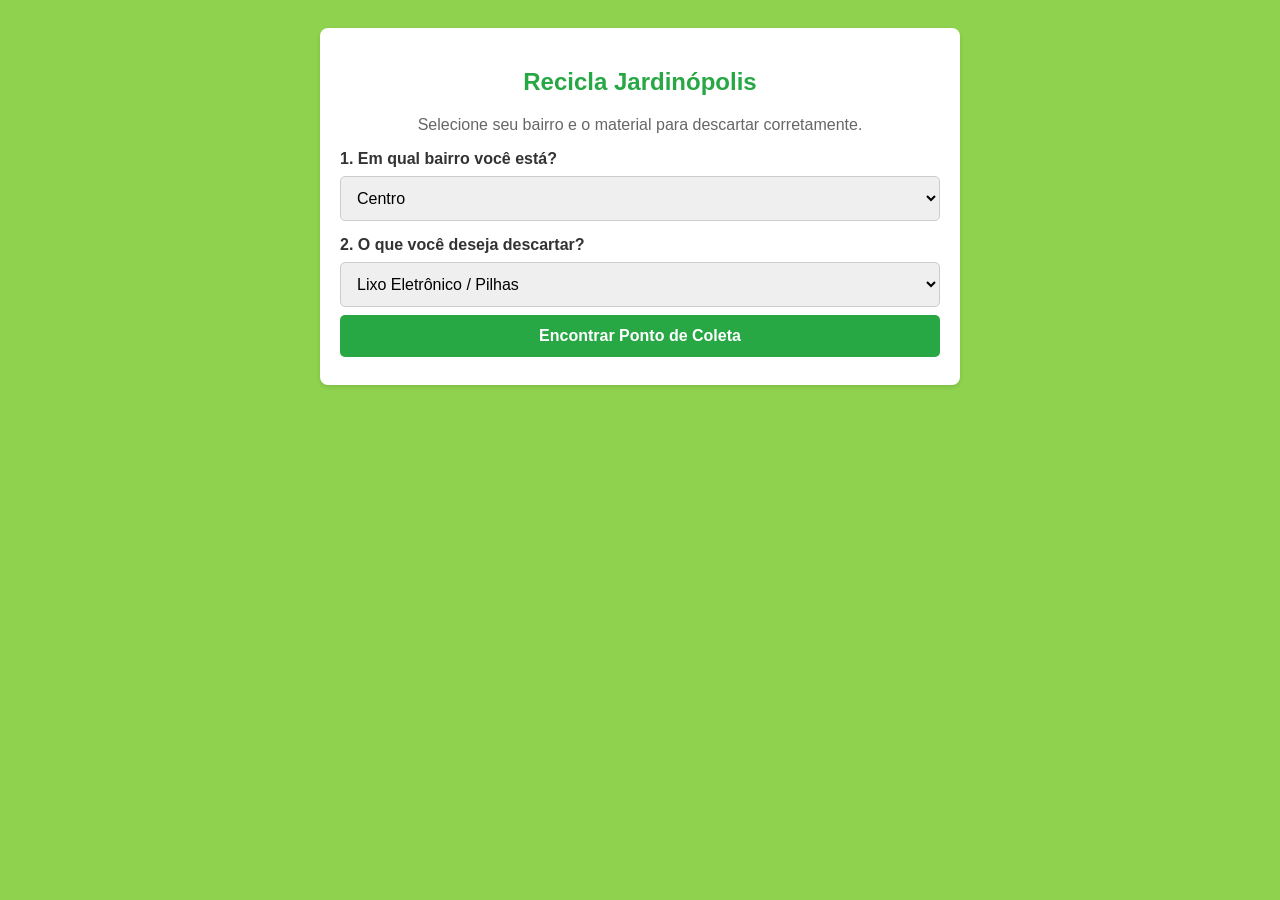
==== index.html @ ec5995f7 "Versão base - CRUA Primeira versão, bem basiquinha mesmo ainda falta muuuita coisa" ====
<!DOCTYPE html>
<html lang="pt-BR">
<head>
    <meta charset="UTF-8">
    <meta name="viewport" content="width=device-width, initial-scale=1.0">
    <title>Coleta Seletiva - Jardinópolis SP</title>
    <style>
        body { font-family: Arial, sans-serif; padding: 20px; color: #333; background-color: #8ed24d; }
        .container { max-width: 600px; margin: 0 auto; background: white; padding: 20px; border-radius: 8px; box-shadow: 0 2px 4px rgba(0,0,0,0.1); }
        h2 { color: #28a745; text-align: center; }
        label { font-weight: bold; display: block; margin-top: 15px; }
        select, button { padding: 12px; margin: 8px 0; display: block; width: 100%; border-radius: 5px; border: 1px solid #ccc; font-size: 16px; box-sizing: border-box; }
        button { background-color: #28a745; color: white; cursor: pointer; font-weight: bold; border: none; transition: background 0.2s; }
        button:hover { background-color: #218838; }
        .mapa-container { margin-top: 20px; display: none; text-align: center; }
        #nomeDoPonto { font-weight: bold; font-size: 18px; color: #555; margin-bottom: 10px; }
        /* Garante que o iframe fique responsivo no celular */
        .video-responsive { overflow: hidden; padding-bottom: 56.25%; position: relative; height: 0; border-radius: 8px; border: 1px solid #ddd; }
        .video-responsive iframe { left: 0; top: 0; height: 100%; width: 100%; position: absolute; border: 0; }
    </style>
</head>
<body>

    <div class="container">
        <h2>Recicla Jardinópolis</h2>
        <p style="text-align: center; color: #666;">Selecione seu bairro e o material para descartar corretamente.</p>

        <label>1. Em qual bairro você está?</label>
        <select id="bairroUsuario">
            <option value="centro">Centro</option>
            <option value="vila_paulista">Vila Paulista</option>
            <option value="morada_sol">Morada do Sol</option>
            <option value="industrial">Distrito Industrial</option>
        </select>

        <label>2. O que você deseja descartar?</label>
        <select id="tipoLixo">
            <option value="eletronico">Lixo Eletrônico / Pilhas</option>
            <option value="oleo">Óleo de Cozinha Usado</option>
            <option value="reciclavel">Recicláveis (Plástico/Papel/Vidro)</option>
        </select>

        <button onclick="buscarPontoColeta()">Encontrar Ponto de Coleta</button>

        <!-- Área do Mapa -->
        <div id="mapaContainer" class="mapa-container">
            <div id="nomeDoPonto"></div>
            <div class="video-responsive" id="espacoDoIframe"></div>
        </div>
    </div>

    <script>
        // Banco de dados relacionando o bairro de Jardinópolis + material ao iframe específico
        const pontosJardinopolis = {
            "centro": {
                "eletronico": {
                    nome: "Ecoponto Central - Próximo à Praça da Matriz",
                    // SUBSTITUA TODO ESSE IFRAME PELO SEU DO GOOGLE MAPS
                    iframe: '<iframe src="https://www.google.com/maps/embed?pb=!1m18!1m12!1m3!1d14881.756915211645!2d-47.790899950000004!3d-21.1747037!2m3!1f0!2f0!3f0!3m2!1i1024!2i768!4f13.1!3m3!1m2!1s0x94b9be4b8b4f7655%3A0x55f4db2c3ad5f7a1!2sHospital%20Santa%20Casa%20de%20Miseric%C3%B3rdia%20de%20Ribeir%C3%A3o%20Preto!5e0!3m2!1spt-BR!2sbr!4v1790729918861!5m2!1spt-BR!2sbr" width="600" height="450" style="border:0;" allowfullscreen="" loading="lazy" referrerpolicy="strict-origin-when-cross-origin"></iframe>'
                },
                "oleo": {
                    nome: "Supermercado Parceiro do Centro (Coleta de Óleo)",
                    iframe: '<iframe src="https://google.com" loading="lazy"></iframe>'
                },
                "reciclavel": {
                    nome: "PEV - Ponto de Entrega Voluntária Centro",
                    iframe: '<iframe src="https://google.com" loading="lazy"></iframe>'
                }
            },
            "vila_paulista": {
                "eletronico": {
                    nome: "Ecoponto Central - Próximo à Praça da Matriz (Atende a Vila Paulista)",
                    // Como a cidade é pequena, você pode repetir o mesmo iframe do Centro aqui!
                    iframe: '<iframe src="https://google.com" loading="lazy"></iframe>'
                },
                "oleo": {
                    nome: "Posto de Combustível Vila Paulista",
                    iframe: '<iframe src="https://google.com" loading="lazy"></iframe>'
                },
                "reciclavel": {
                    nome: "Barracão da Reciclagem Municipal",
                    iframe: '<iframe src="https://google.com" loading="lazy"></iframe>'
                }
            }
            // Você pode adicionar "morada_sol" e "industrial" seguindo a mesma estrutura acima...
        };

        function buscarPontoColeta() {
            const bairro = document.getElementById("bairroUsuario").value;
            const lixo = document.getElementById("tipoLixo").value;

            const ponto = pontosJardinopolis[bairro]?.[lixo];

            if (ponto) {
                document.getElementById("nomeDoPonto").innerHTML = `📍 <strong>${ponto.nome}</strong>`;
                document.getElementById("espacoDoIframe").innerHTML = ponto.iframe;
                document.getElementById("mapaContainer").style.display = "block";
            } else {
                alert("Ainda estamos cadastrando os pontos para esta região. Tente outra combinação!");
            }
        }
    </script>

</body>
</html>
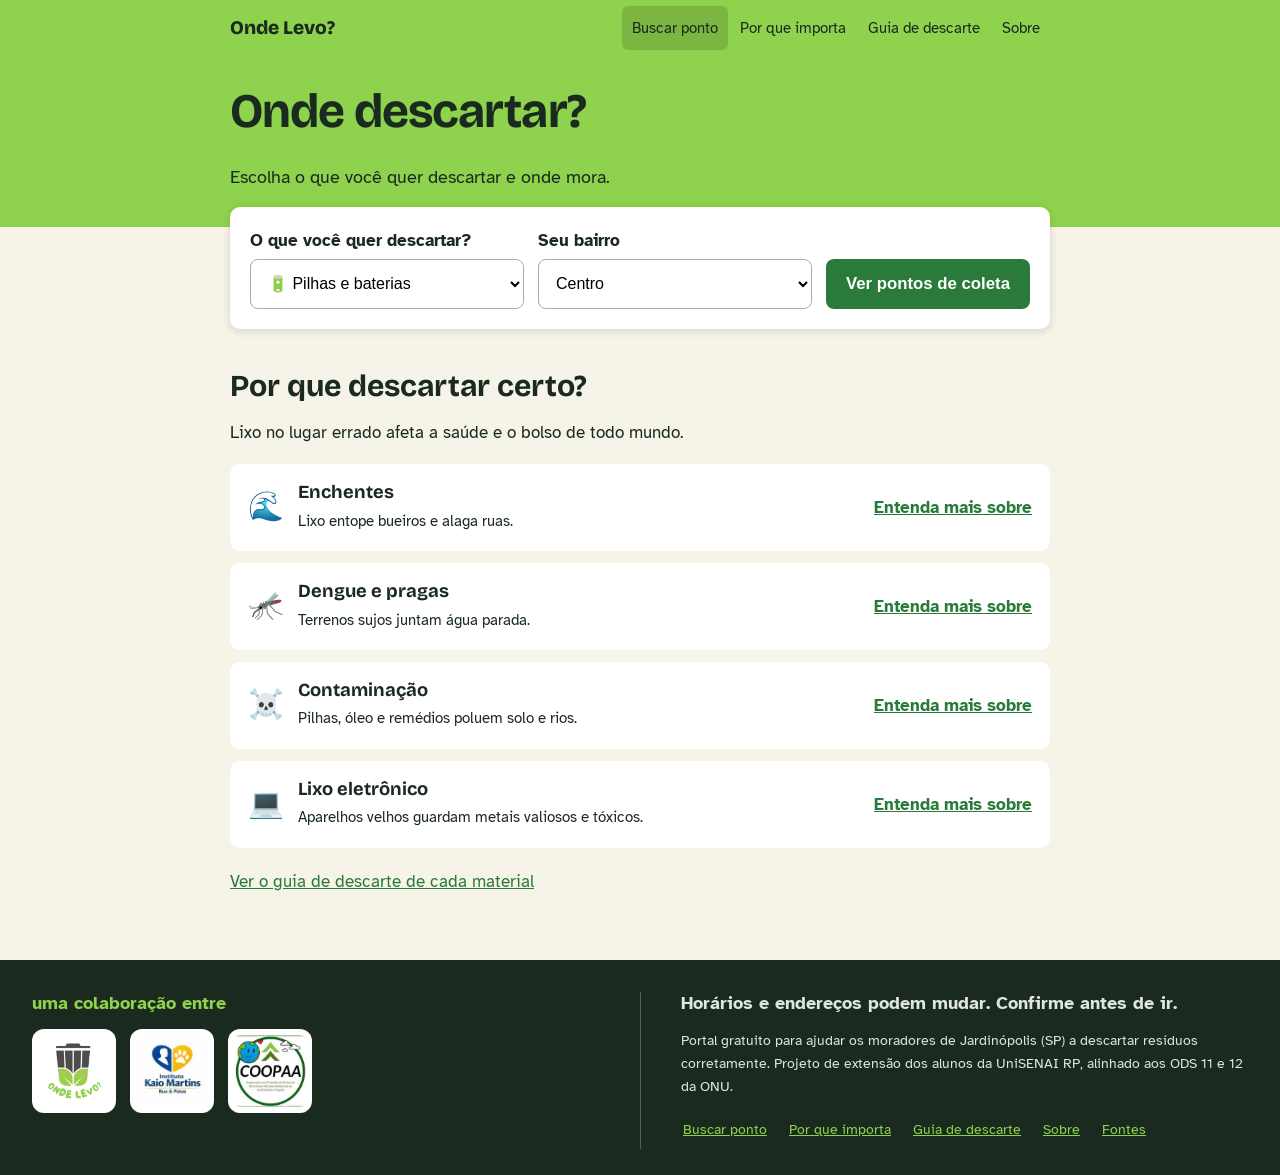
==== commit 6fc6805f: "Versão 1.0 Foram feitos alguns aprimoramentos, ainda falta adicionar ou melhorar fontes, tirar fotos" ====
--- a/index.html
+++ b/index.html
@@ -1,105 +1,45 @@
-<!DOCTYPE html>
-<html lang="pt-BR">
-<head>
-    <meta charset="UTF-8">
-    <meta name="viewport" content="width=device-width, initial-scale=1.0">
-    <title>Coleta Seletiva - Jardinópolis SP</title>
-    <style>
-        body { font-family: Arial, sans-serif; padding: 20px; color: #333; background-color: #8ed24d; }
-        .container { max-width: 600px; margin: 0 auto; background: white; padding: 20px; border-radius: 8px; box-shadow: 0 2px 4px rgba(0,0,0,0.1); }
-        h2 { color: #28a745; text-align: center; }
-        label { font-weight: bold; display: block; margin-top: 15px; }
-        select, button { padding: 12px; margin: 8px 0; display: block; width: 100%; border-radius: 5px; border: 1px solid #ccc; font-size: 16px; box-sizing: border-box; }
-        button { background-color: #28a745; color: white; cursor: pointer; font-weight: bold; border: none; transition: background 0.2s; }
-        button:hover { background-color: #218838; }
-        .mapa-container { margin-top: 20px; display: none; text-align: center; }
-        #nomeDoPonto { font-weight: bold; font-size: 18px; color: #555; margin-bottom: 10px; }
-        /* Garante que o iframe fique responsivo no celular */
-        .video-responsive { overflow: hidden; padding-bottom: 56.25%; position: relative; height: 0; border-radius: 8px; border: 1px solid #ddd; }
-        .video-responsive iframe { left: 0; top: 0; height: 100%; width: 100%; position: absolute; border: 0; }
-    </style>
-</head>
-<body>
-
-    <div class="container">
-        <h2>Recicla Jardinópolis</h2>
-        <p style="text-align: center; color: #666;">Selecione seu bairro e o material para descartar corretamente.</p>
-
-        <label>1. Em qual bairro você está?</label>
-        <select id="bairroUsuario">
-            <option value="centro">Centro</option>
-            <option value="vila_paulista">Vila Paulista</option>
-            <option value="morada_sol">Morada do Sol</option>
-            <option value="industrial">Distrito Industrial</option>
-        </select>
-
-        <label>2. O que você deseja descartar?</label>
-        <select id="tipoLixo">
-            <option value="eletronico">Lixo Eletrônico / Pilhas</option>
-            <option value="oleo">Óleo de Cozinha Usado</option>
-            <option value="reciclavel">Recicláveis (Plástico/Papel/Vidro)</option>
-        </select>
-
-        <button onclick="buscarPontoColeta()">Encontrar Ponto de Coleta</button>
-
-        <!-- Área do Mapa -->
-        <div id="mapaContainer" class="mapa-container">
-            <div id="nomeDoPonto"></div>
-            <div class="video-responsive" id="espacoDoIframe"></div>
-        </div>
-    </div>
-
-    <script>
-        // Banco de dados relacionando o bairro de Jardinópolis + material ao iframe específico
-        const pontosJardinopolis = {
-            "centro": {
-                "eletronico": {
-                    nome: "Ecoponto Central - Próximo à Praça da Matriz",
-                    // SUBSTITUA TODO ESSE IFRAME PELO SEU DO GOOGLE MAPS
-                    iframe: '<iframe src="https://www.google.com/maps/embed?pb=!1m18!1m12!1m3!1d14881.756915211645!2d-47.790899950000004!3d-21.1747037!2m3!1f0!2f0!3f0!3m2!1i1024!2i768!4f13.1!3m3!1m2!1s0x94b9be4b8b4f7655%3A0x55f4db2c3ad5f7a1!2sHospital%20Santa%20Casa%20de%20Miseric%C3%B3rdia%20de%20Ribeir%C3%A3o%20Preto!5e0!3m2!1spt-BR!2sbr!4v1790729918861!5m2!1spt-BR!2sbr" width="600" height="450" style="border:0;" allowfullscreen="" loading="lazy" referrerpolicy="strict-origin-when-cross-origin"></iframe>'
-                },
-                "oleo": {
-                    nome: "Supermercado Parceiro do Centro (Coleta de Óleo)",
-                    iframe: '<iframe src="https://google.com" loading="lazy"></iframe>'
-                },
-                "reciclavel": {
-                    nome: "PEV - Ponto de Entrega Voluntária Centro",
-                    iframe: '<iframe src="https://google.com" loading="lazy"></iframe>'
-                }
-            },
-            "vila_paulista": {
-                "eletronico": {
-                    nome: "Ecoponto Central - Próximo à Praça da Matriz (Atende a Vila Paulista)",
-                    // Como a cidade é pequena, você pode repetir o mesmo iframe do Centro aqui!
-                    iframe: '<iframe src="https://google.com" loading="lazy"></iframe>'
-                },
-                "oleo": {
-                    nome: "Posto de Combustível Vila Paulista",
-                    iframe: '<iframe src="https://google.com" loading="lazy"></iframe>'
-                },
-                "reciclavel": {
-                    nome: "Barracão da Reciclagem Municipal",
-                    iframe: '<iframe src="https://google.com" loading="lazy"></iframe>'
-                }
-            }
-            // Você pode adicionar "morada_sol" e "industrial" seguindo a mesma estrutura acima...
-        };
-
-        function buscarPontoColeta() {
-            const bairro = document.getElementById("bairroUsuario").value;
-            const lixo = document.getElementById("tipoLixo").value;
-
-            const ponto = pontosJardinopolis[bairro]?.[lixo];
-
-            if (ponto) {
-                document.getElementById("nomeDoPonto").innerHTML = `📍 <strong>${ponto.nome}</strong>`;
-                document.getElementById("espacoDoIframe").innerHTML = ponto.iframe;
-                document.getElementById("mapaContainer").style.display = "block";
-            } else {
-                alert("Ainda estamos cadastrando os pontos para esta região. Tente outra combinação!");
-            }
-        }
-    </script>
-
-</body>
-</html>
+<!DOCTYPE html>
+<html lang="pt-BR">
+<head>
+  <meta charset="UTF-8">
+  <meta name="viewport" content="width=device-width, initial-scale=1.0">
+  <title>Descarte correto em Jardinópolis — Onde Levo?</title>
+  <meta name="description" content="Descubra onde descartar pilhas, eletrônicos, remédios, lâmpadas, óleo, móveis e recicláveis em Jardinópolis SP.">
+  <!-- Ícone da aba: troque por img/favicon.png quando tiver o arquivo -->
+  <link rel="icon" href="data:image/svg+xml,%3Csvg xmlns='http://www.w3.org/2000/svg' viewBox='0 0 100 100'%3E%3Ctext y='.9em' font-size='90'%3E♻️%3C/text%3E%3C/svg%3E">
+  <link rel="preconnect" href="https://fonts.googleapis.com">
+  <link href="https://fonts.googleapis.com/css2?family=Atkinson+Hyperlegible:wght@400;700&family=Bricolage+Grotesque:wght@700;800&display=swap" rel="stylesheet">
+  <link rel="stylesheet" href="style.css">
+</head>
+<body>
+  <header class="topo" id="topo"></header>
+  <main>
+    <section class="hero"><div class="wrap">
+      <h1>Onde descartar?</h1>
+      <p>Escolha o que você quer descartar e onde mora.</p>
+    </div></section>
+    <div class="wrap">
+      <form class="busca" id="form-busca"><div class="campos">
+        <div><label for="material">O que você quer descartar?</label><select id="material"></select></div>
+        <div><label for="bairro">Seu bairro</label><select id="bairro"></select></div>
+        <button class="btn" type="submit">Ver pontos de coleta</button>
+      </div></form>
+      <div id="resultado" hidden aria-live="polite"></div>
+    </div>
+    <section class="aprender"><div class="wrap">
+      <h2>Por que descartar certo?</h2>
+      <p class="sub">Lixo no lugar errado afeta a saúde e o bolso de todo mundo.</p>
+      <div class="grade">
+        <article class="tema"><span class="ico">🌊</span><div><h3>Enchentes</h3><p>Lixo entope bueiros e alaga ruas.</p></div><a href="impactos.html#enchentes">Entenda mais sobre</a></article>
+        <article class="tema"><span class="ico">🦟</span><div><h3>Dengue e pragas</h3><p>Terrenos sujos juntam água parada.</p></div><a href="impactos.html#pragas">Entenda mais sobre</a></article>
+        <article class="tema"><span class="ico">☠️</span><div><h3>Contaminação</h3><p>Pilhas, óleo e remédios poluem solo e rios.</p></div><a href="impactos.html#contaminacao">Entenda mais sobre</a></article>
+        <article class="tema"><span class="ico">💻</span><div><h3>Lixo eletrônico</h3><p>Aparelhos velhos guardam metais valiosos e tóxicos.</p></div><a href="impactos.html#eletronicos">Entenda mais sobre</a></article>
+      </div>
+      <p style="margin-top:20px"><a href="guia.html">Ver o guia de descarte de cada material</a></p>
+    </div></section>
+  </main>
+  <footer id="rodape"></footer>
+  <script src="pontos.js"></script>
+  <script src="main.js"></script>
+</body>
+</html>
--- a/style.css
+++ b/style.css
@@ -0,0 +1,753 @@
+:root{
+  --tinta:#1b2a1f;
+  --folha:#2a7a3b;
+  --lima:#8ed24d;
+  --areia:#f6f4e8;
+  --borda:#d9dcc9;
+  --raio:10px
+}
+
+*{
+  box-sizing:border-box
+}
+
+body{
+  margin:0;
+  font-family:"Atkinson Hyperlegible","Segoe UI",Arial,sans-serif;
+  color:var(--tinta);
+  background:var(--areia);
+  line-height:1.6;font-size:17px
+}
+
+
+h1,h2,h3{
+  font-family:"Bricolage Grotesque","Segoe UI",Arial,sans-serif;line-height:1.15;
+  margin:0 0 .5em
+}
+
+h1{
+  font-size:clamp(1.9rem,6vw,3rem);
+  letter-spacing:-.02em
+}
+
+h2{
+  font-size:clamp(1.4rem,4vw,1.9rem)
+}
+
+h3{
+  font-size:1.15rem;margin-bottom:.3em
+}
+
+a{
+  color:var(--folha)
+}
+
+:focus-visible{
+  outline:3px solid var(--tinta);
+  outline-offset:2px
+}
+
+.wrap{
+  max-width:720px;
+  margin:0 auto;
+  padding:0 20px
+}
+
+header.topo{
+  background:var(--lima)
+}
+
+.topo .wrap{
+  display:flex;
+  align-items:center;
+  justify-content:space-between;
+  min-height:56px
+}
+
+  .marca{
+  font-family:"Bricolage Grotesque",sans-serif;
+  font-weight:800;
+  font-size:1.2rem;
+  color:var(--tinta);
+  text-decoration:none
+}
+
+nav ul{
+  display:flex;
+  gap:2px;
+  list-style:none;
+  margin:0;
+  padding:0
+}
+
+nav a{
+  color:var(--tinta);
+  text-decoration:none;
+  padding:8px 10px;
+  border-radius:6px;
+  font-size:.95rem
+}
+
+nav a:hover,nav a[aria-current]{
+  background:#0002
+}
+
+#menu-toggle{
+  display:none;
+  background:none;
+  border:1px solid var(--tinta);
+  color:var(--tinta);
+  border-radius:6px;
+  padding:6px 12px;
+  font-size:1rem
+}
+
+/* Busca */
+.hero{
+  background:var(--lima);
+  padding:28px 0 36px
+}
+
+.hero p{
+  margin:0;
+  font-size:1.1rem
+}
+
+.busca{
+  background:#fff;
+  border-radius:var(--raio);
+  padding:20px;
+  margin-top:-20px;
+  box-shadow:0 2px 10px #0002
+}
+
+.campos{
+  display:grid;gap:14px
+}
+
+label{
+  font-weight:700;
+  display:block;
+  margin-bottom:4px
+}
+
+select{
+  width:100%;
+  padding:13px;
+  border:1px solid #aaa;
+  border-radius:8px;
+  font-size:1rem;
+  background:#fff
+}
+
+.btn,button.btn{
+  display:inline-block;
+  background:var(--folha);
+  color:#fff;border:0;
+  border-radius:8px;
+  padding:14px 20px;
+  font-size:1.05rem;
+  font-weight:700;
+  cursor:pointer;
+  text-decoration:none;
+  text-align:center
+}
+
+.btn:hover{
+  background:var(--tinta)
+}
+
+.btn.claro{
+  background:transparent;
+  color:var(--folha);
+  border:2px solid var(--folha)
+}
+
+.btn.claro:hover{
+  background:var(--folha);
+  color:#fff
+}
+
+form .btn{
+  width:100%
+}
+
+/* Resultado */
+#resultado{
+  margin-top:20px
+}
+
+.dica{
+  background:#fff6cf;
+  border-radius:var(--raio);
+  padding:12px 16px;
+  margin:0 0 14px
+}
+
+.ponto{
+  background:#fff;
+  border-radius:var(--raio);
+  padding:18px;
+  margin-bottom:14px
+}
+
+.ponto p{
+  margin:.2em 0
+}
+
+.mapa{
+  position:relative;
+  height:0;
+  padding-bottom:62%;
+  margin-top:12px;
+  border-radius:8px;
+  overflow:hidden
+}
+
+  .mapa iframe{
+  position:absolute;
+  inset:0;
+  width:100%;
+  height:100%;
+  border:0
+}
+
+.vazio{
+  background:#fff;
+  border-radius:var(--raio);
+  padding:16px
+}
+
+
+/* Aprender */
+.aprender{
+  padding:40px 0 48px
+}
+
+.aprender .sub{
+  margin:0 0 18px
+}
+
+.grade{
+  display:grid;
+  gap:12px
+}
+
+.tema{
+  background:#fff;
+  border-radius:var(--raio);
+  padding:18px;
+  display:flex;
+  align-items:center;
+  gap:14px
+}
+
+.tema .ico{
+  font-size:1.8rem
+}
+
+.tema div{
+  flex:1
+}
+.tema p{
+  margin:0;
+  font-size:.95rem
+}
+
+
+.tema a{
+  white-space:nowrap;
+  font-weight:700
+}
+
+
+
+/* Páginas de conteúdo */
+
+.pagina{
+  padding:36px 0 56px
+}
+
+.pagina h2{
+  margin-top:1.6em
+}
+
+.lead{
+  font-size:1.1rem
+}
+
+.fato{
+  border-left:5px solid #c8452f;
+  background:#fff;
+  padding:14px 18px;
+  margin:20px 0;
+  border-radius:0 var(--raio) var(--raio) 0
+}
+
+.fato strong{
+  display:block
+}
+
+.lista-material{
+  display:grid;
+  gap:12px;
+  margin-top:20px
+}
+
+.lista-material details{
+  background:#fff;
+  border-radius:var(--raio);
+  padding:14px 18px
+}
+
+.lista-material summary{
+  cursor:pointer;
+  font-weight:700;
+  font-size:1.1rem
+}
+
+.proximo{
+  display:flex;
+  justify-content:space-between;
+  gap:12px;
+  flex-wrap:wrap;
+  margin-top:36px
+}
+
+
+footer{
+  padding:24px 0;
+  font-size:.9rem;
+  color:#556
+}
+
+footer a{
+  color:var(--folha)
+}
+
+@media(max-width:720px){
+  #menu-toggle{
+    display:block
+  }
+
+  nav ul{
+    display:none;
+    position:absolute;
+    left:0;
+    right:0;
+    top:56px;
+    background:var(--lima);
+    flex-direction:column;
+    padding:8px 20px 14px;
+    z-index:5
+  }
+
+  nav ul.aberto{
+    display:flex
+  }
+
+  .tema{
+    flex-wrap:wrap
+  }
+}
+
+/* ===== Ajustes: logo, rodapé, fotos, conteúdo rico, mobile ===== */
+
+img{
+  max-width:100%;
+  height:auto
+}
+
+.quebrada{
+  display:none
+}
+
+header.topo{
+  position:sticky;
+  top:0;
+  z-index:10
+}
+
+.wrap{
+  max-width:860px
+}
+
+.marca{
+  display:flex;
+  align-items:center;
+  gap:10px
+}
+
+.logo-nav{
+  height:38px;
+  width:auto
+}
+
+#menu-toggle{
+  min-height:44px;
+  min-width:48px;
+  font-size:1.3rem;
+  line-height:1
+}
+
+
+nav a{
+  display:block;
+  min-height:44px;
+  line-height:28px
+}
+
+select,.btn{
+  min-height:50px
+}
+
+
+.foto{
+  margin:20px 0;
+  border-radius:var(--raio);
+  overflow:hidden;
+  background:#fff
+}
+
+.foto img{
+  display:block;
+  width:100%;
+  height:auto;
+  max-height:380px;
+  object-fit:cover
+}
+
+.foto figcaption{
+  font-size:.85rem;
+  color:#556;
+  padding:8px 12px
+}
+
+.foto.sem-foto::before{
+  content:"📷 Foto: " attr(data-desc);
+  display:block;
+  padding:40px 16px;
+  text-align:center;
+  background:#e4e9d3;
+  color:#556;
+  font-size:.95rem
+}
+
+
+.numeros{
+  display:grid;
+  grid-template-columns:repeat(auto-fit,minmax(200px,1fr));
+  gap:12px;
+  margin:20px 0
+}
+
+.numero{
+  background:var(--tinta);
+  color:#fff;
+  border-radius:var(--raio);
+  padding:16px
+}
+
+
+.numero b{
+  display:block;
+  font-family:"Bricolage Grotesque",sans-serif;font-size:1.9rem;
+  color:var(--lima);
+  line-height:1.1
+}
+
+
+.numero span{
+  font-size:.92rem
+}
+
+.sumario{
+  background:#fff;
+  border-radius:var(--raio);
+  padding:14px 18px;
+  margin:20px 0
+}
+
+
+.sumario ul{
+  margin:6px 0 0;
+  padding-left:1.2em
+}
+
+
+.sumario a{
+  display:inline-block;
+  padding:4px 0
+}
+
+
+.dois{
+  display:grid;
+  gap:14px;
+  margin:16px 0
+}
+
+.cartao{
+  background:#fff;
+  border-radius:var(--raio);
+  padding:16px
+}
+
+.cartao h3{
+  margin-top:0
+}
+
+.fontes{
+  font-size:.93rem;
+  padding-left:1.2em
+}
+
+
+.fontes li{
+  margin-bottom:6px;
+  overflow-wrap:anywhere
+}
+
+
+.parceiros{
+  display:grid;
+  gap:14px;
+  margin:20px 0
+}
+
+
+.parceiros .cartao{
+  display:flex;
+  gap:14px;
+  align-items:center
+}
+
+
+.parceiros img{
+  width:72px;
+  height:72px;
+  object-fit:contain;
+  flex:none
+}
+
+
+
+footer{
+  background:var(--tinta);
+  color:#dfe6dc;
+  padding:32px 0 26px;
+  margin-top:0
+}
+
+
+footer a{
+  color:var(--lima)
+}
+
+
+.logos{
+  display:flex;
+  flex-wrap:wrap;
+  justify-content:center;
+  gap:16px 28px;
+  margin-bottom:18px
+}
+
+
+.logos figure{
+  margin:0;
+  text-align:center;
+  width:120px
+}
+
+.logos img{
+  height:64px;
+  width:auto;
+  max-width:100%;
+  object-fit:contain;
+  background:#fff;
+  border-radius:8px;
+  padding:6px}
+
+
+.logos figcaption{
+  font-size:.8rem;
+  margin-top:6px
+}
+
+
+.rod-txt{
+  text-align:center;
+  max-width:56ch;
+  margin:0 auto 14px
+}
+
+
+.rod-links{
+  display:flex;
+  flex-wrap:wrap;
+  justify-content:center;
+  gap:4px 18px;
+  list-style:none;
+  padding:0;
+  margin:0 0 14px
+}
+
+
+.rod-links a{
+  display:inline-block;
+  padding:8px 2px
+}
+
+
+.rod-aviso{
+  text-align:center;
+  font-size:.85rem;
+  opacity:.75;
+  margin:0
+}
+
+
+
+@media(min-width:720px){
+
+  .dois{
+    grid-template-columns:1fr 1fr
+  }
+
+
+  .campos{
+    grid-template-columns:1fr 1fr auto;
+    align-items:end
+  }
+
+  form .btn{
+    width:auto
+  }
+
+}
+
+@media(max-width:380px){
+
+  body{
+    font-size:16px
+  }
+
+  .marca span{
+    font-size:1.05rem
+  }
+
+  .tema a{
+    width:100%
+  }
+}
+
+
+
+/* ===== Rodapé: duas colunas, cada uma com título, separadas por linha ===== */
+
+footer .rod-wrap{
+  max-width:none;
+  padding:0 24px
+}
+
+footer .rod-grade{
+  display:grid;
+  gap:28px
+}
+
+footer .rod-col h2{
+  font-family:inherit;
+  font-size:1.1rem;
+  font-weight:700;
+  line-height:1.3;
+  margin:0 0 14px;
+  text-align:center
+}
+
+footer .rod-parceria h2{
+  color:var(--lima)
+}
+
+footer .logos{
+  display:flex;
+  justify-content:center;
+  gap:14px;margin:0
+}
+
+footer .logos img{
+  width:84px;
+  height:84px;
+  object-fit:contain;
+  background:#fff;
+  border-radius:12px;
+  padding:6px
+}
+
+footer .rod-txt{
+  text-align:center;
+  max-width:none;
+  margin:0 0 12px
+}
+
+footer .rod-links{
+  justify-content:center;
+  margin:0
+}
+
+footer .rod-info{
+  border-top:1px solid #ffffff40;
+  padding-top:24px
+}
+
+@media(min-width:760px){
+
+  footer .rod-wrap{
+    padding:0 32px
+  }
+
+  footer .rod-grade{
+    grid-template-columns:1fr 1fr;
+    gap:0
+  }
+
+  footer .rod-parceria{
+    padding-right:40px
+  }
+
+  footer .rod-info{
+    border-top:0;
+    padding-top:0;
+    border-left:1px solid #ffffff40;
+    padding-left:40px
+  }
+
+  footer .rod-col h2{
+    text-align:left
+  }
+
+  footer .logos{
+    justify-content:flex-start
+  }
+
+  footer .rod-txt{
+    text-align:left
+  }
+
+  footer .rod-links{
+    justify-content:flex-start
+  }
+
+}
+
+@media(max-width:380px){
+  footer .logos img{
+    width:72px;height:72px
+  }
+  
+  footer .logos{
+    gap:10px
+  }
+}
+
+
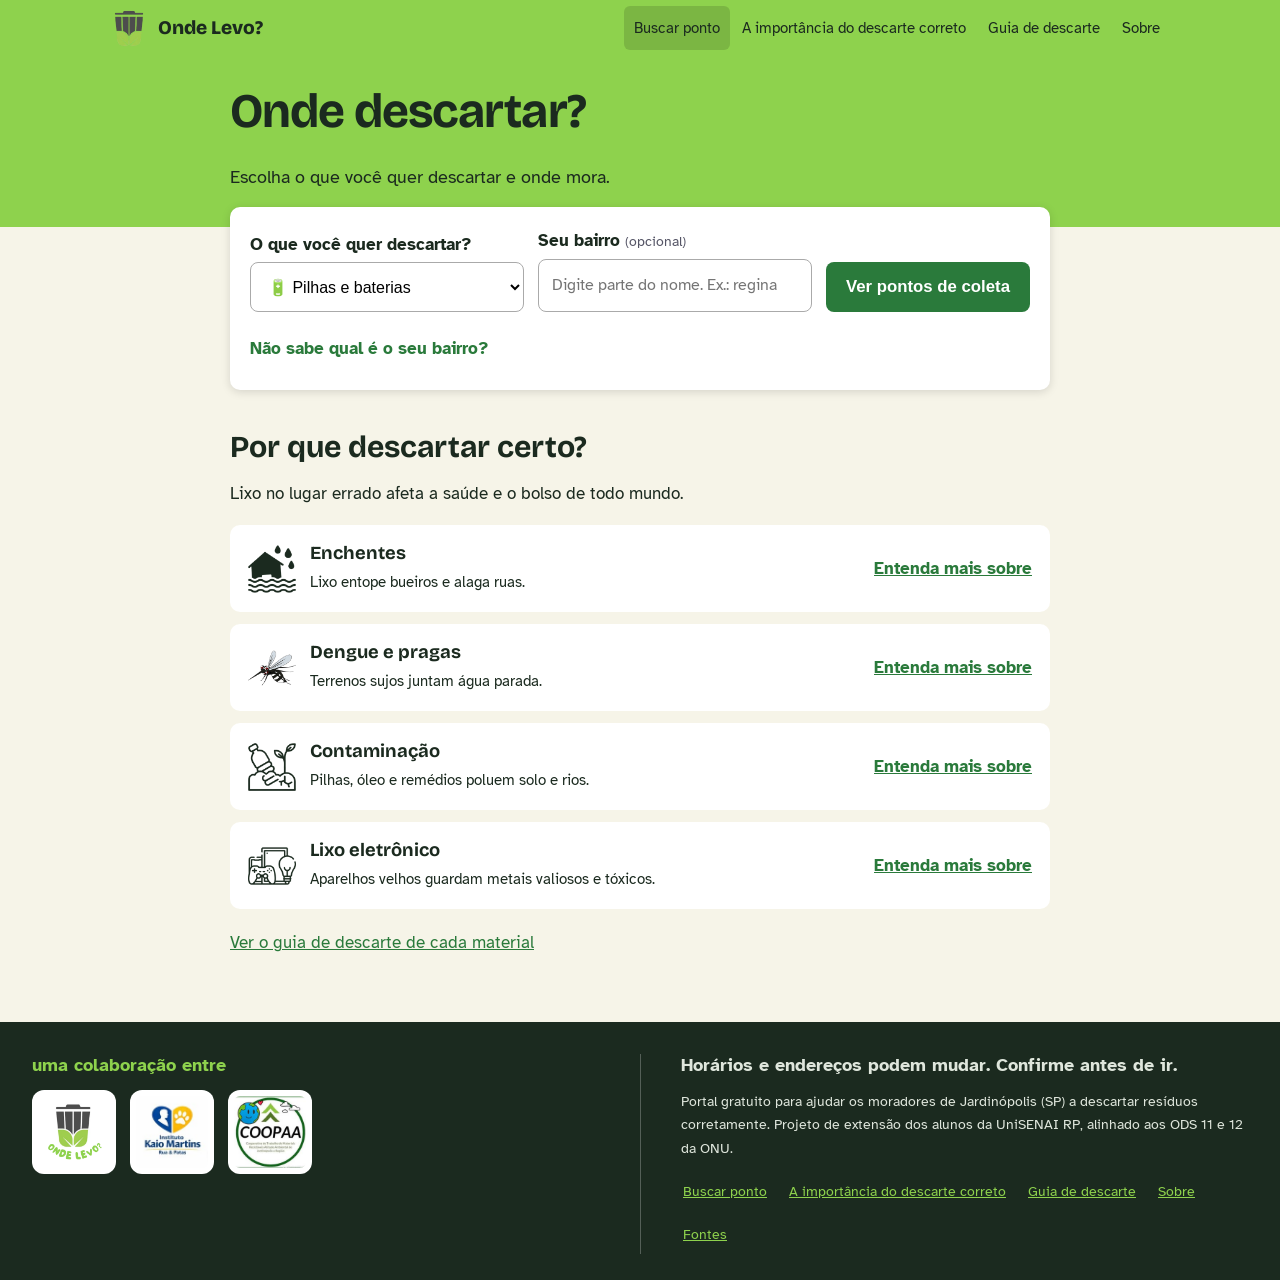
==== commit 2eaebf66: "Versão 2.0 - 75% ok agora as únicas coisas que falta é confirmar a parceria e adicionar o local e de" ====
--- a/index.html
+++ b/index.html
@@ -3,6 +3,7 @@
 <head>
   <meta charset="UTF-8">
   <meta name="viewport" content="width=device-width, initial-scale=1.0">
+  <meta name="theme-color" content="#8ed24d">
   <title>Descarte correto em Jardinópolis — Onde Levo?</title>
   <meta name="description" content="Descubra onde descartar pilhas, eletrônicos, remédios, lâmpadas, óleo, móveis e recicláveis em Jardinópolis SP.">
   <!-- Ícone da aba: troque por img/favicon.png quando tiver o arquivo -->
@@ -13,27 +14,39 @@
 </head>
 <body>
   <header class="topo" id="topo"></header>
-  <main>
+  <main id="conteudo">
     <section class="hero"><div class="wrap">
       <h1>Onde descartar?</h1>
       <p>Escolha o que você quer descartar e onde mora.</p>
     </div></section>
     <div class="wrap">
-      <form class="busca" id="form-busca"><div class="campos">
-        <div><label for="material">O que você quer descartar?</label><select id="material"></select></div>
-        <div><label for="bairro">Seu bairro</label><select id="bairro"></select></div>
-        <button class="btn" type="submit">Ver pontos de coleta</button>
-      </div></form>
+      <form class="busca" id="form-busca" novalidate>
+        <div class="campos">
+          <div><label for="material">O que você quer descartar?</label><select id="material"></select></div>
+          <div class="combo">
+            <label for="bairro">Seu bairro <span class="opc">(opcional)</span></label>
+            <input id="bairro" type="text" role="combobox" aria-expanded="false" aria-controls="bairro-lista" aria-autocomplete="list" aria-describedby="bairro-msg" autocomplete="off" enterkeyhint="search" placeholder="Digite parte do nome. Ex.: regina">
+            <ul id="bairro-lista" role="listbox" aria-label="Bairros de Jardinópolis" hidden></ul>
+          </div>
+          <button class="btn" type="submit">Ver pontos de coleta</button>
+        </div>
+        <p id="bairro-msg" class="erro" role="alert"></p>
+        <details class="ajuda">
+          <summary>Não sabe qual é o seu bairro?</summary>
+          <p>Procure a sua rua no mapa oficial dos bairros. Dica: no campo acima, digite só uma parte do nome (por exemplo, "regina" encontra Jardim Maria Regina).</p>
+          <div class="mapa alto"><iframe title="Mapa dos bairros de Jardinópolis" src="https://www.google.com/maps/d/embed?mid=1BiuJjVLuWMzhzfK3FzYZov7s8RPPJnCj&ehbc=2E312F" loading="lazy"></iframe></div>
+        </details>
+      </form>
       <div id="resultado" hidden aria-live="polite"></div>
     </div>
     <section class="aprender"><div class="wrap">
       <h2>Por que descartar certo?</h2>
       <p class="sub">Lixo no lugar errado afeta a saúde e o bolso de todo mundo.</p>
       <div class="grade">
-        <article class="tema"><span class="ico">🌊</span><div><h3>Enchentes</h3><p>Lixo entope bueiros e alaga ruas.</p></div><a href="impactos.html#enchentes">Entenda mais sobre</a></article>
-        <article class="tema"><span class="ico">🦟</span><div><h3>Dengue e pragas</h3><p>Terrenos sujos juntam água parada.</p></div><a href="impactos.html#pragas">Entenda mais sobre</a></article>
-        <article class="tema"><span class="ico">☠️</span><div><h3>Contaminação</h3><p>Pilhas, óleo e remédios poluem solo e rios.</p></div><a href="impactos.html#contaminacao">Entenda mais sobre</a></article>
-        <article class="tema"><span class="ico">💻</span><div><h3>Lixo eletrônico</h3><p>Aparelhos velhos guardam metais valiosos e tóxicos.</p></div><a href="impactos.html#eletronicos">Entenda mais sobre</a></article>
+        <article class="tema"><img class="ico" src="img/icone-enchente.png" alt="" width="48" height="48"><div><h3>Enchentes</h3><p>Lixo entope bueiros e alaga ruas.</p></div><a href="impactos.html#enchentes">Entenda mais sobre<span class="sr"> enchentes</span></a></article>
+        <article class="tema"><img class="ico" src="img/icone-dengue.png" alt="" width="48" height="48"><div><h3>Dengue e pragas</h3><p>Terrenos sujos juntam água parada.</p></div><a href="impactos.html#pragas">Entenda mais sobre<span class="sr"> dengue e pragas</span></a></article>
+        <article class="tema"><img class="ico" src="img/icone-contaminacao.png" alt="" width="48" height="48"><div><h3>Contaminação</h3><p>Pilhas, óleo e remédios poluem solo e rios.</p></div><a href="impactos.html#contaminacao">Entenda mais sobre<span class="sr"> contaminação</span></a></article>
+        <article class="tema"><img class="ico" src="img/icone-eletronico.png" alt="" width="48" height="48"><div><h3>Lixo eletrônico</h3><p>Aparelhos velhos guardam metais valiosos e tóxicos.</p></div><a href="impactos.html#eletronicos">Entenda mais sobre<span class="sr"> lixo eletrônico</span></a></article>
       </div>
       <p style="margin-top:20px"><a href="guia.html">Ver o guia de descarte de cada material</a></p>
     </div></section>
--- a/style.css
+++ b/style.css
@@ -1,753 +1,1148 @@
 :root{
-  --tinta:#1b2a1f;
-  --folha:#2a7a3b;
-  --lima:#8ed24d;
-  --areia:#f6f4e8;
-  --borda:#d9dcc9;
-  --raio:10px
-}
+   --tinta:#1b2a1f;
+   --folha:#2a7a3b;
+   --lima:#8ed24d;
+   --areia:#f6f4e8;
+   --borda:#d9dcc9;
+   --raio:10px;
+}
+
 
 *{
-  box-sizing:border-box
-}
+   box-sizing:border-box;
+}
+
 
 body{
-  margin:0;
-  font-family:"Atkinson Hyperlegible","Segoe UI",Arial,sans-serif;
-  color:var(--tinta);
-  background:var(--areia);
-  line-height:1.6;font-size:17px
-}
-
-
-h1,h2,h3{
-  font-family:"Bricolage Grotesque","Segoe UI",Arial,sans-serif;line-height:1.15;
-  margin:0 0 .5em
-}
+   margin:0;
+   font-family:"Atkinson Hyperlegible","Segoe UI",Arial,sans-serif;
+   color:var(--tinta);
+   background:var(--areia);
+   line-height:1.6;
+   font-size:17px;
+}
+
+
+h1, h2, h3{
+   font-family:"Bricolage Grotesque","Segoe UI",Arial,sans-serif;
+   line-height:1.15;
+   margin:0 0 .5em;
+}
+
 
 h1{
-  font-size:clamp(1.9rem,6vw,3rem);
-  letter-spacing:-.02em
-}
+   font-size:clamp(1.9rem,6vw,3rem);
+   letter-spacing:-.02em;
+}
+
 
 h2{
-  font-size:clamp(1.4rem,4vw,1.9rem)
-}
+   font-size:clamp(1.4rem,4vw,1.9rem);
+}
+
 
 h3{
-  font-size:1.15rem;margin-bottom:.3em
-}
+   font-size:1.15rem;
+   margin-bottom:.3em;
+}
+
 
 a{
-  color:var(--folha)
-}
+   color:var(--folha);
+}
+
 
 :focus-visible{
-  outline:3px solid var(--tinta);
-  outline-offset:2px
-}
+   outline:3px solid var(--tinta);
+   outline-offset:2px;
+}
+
 
 .wrap{
-  max-width:720px;
-  margin:0 auto;
-  padding:0 20px
-}
+   max-width:720px;
+   margin:0 auto;
+   padding:0 20px;
+}
+
 
 header.topo{
-  background:var(--lima)
-}
+   background:var(--lima);
+}
+
 
 .topo .wrap{
-  display:flex;
-  align-items:center;
-  justify-content:space-between;
-  min-height:56px
-}
-
-  .marca{
-  font-family:"Bricolage Grotesque",sans-serif;
-  font-weight:800;
-  font-size:1.2rem;
-  color:var(--tinta);
-  text-decoration:none
-}
+   display:flex;
+   align-items:center;
+   justify-content:space-between;
+   min-height:56px;
+}
+
+
+.marca{
+   font-family:"Bricolage Grotesque",sans-serif;
+   font-weight:800;
+   font-size:1.2rem;
+   color:var(--tinta);
+   text-decoration:none;
+}
+
 
 nav ul{
-  display:flex;
-  gap:2px;
-  list-style:none;
-  margin:0;
-  padding:0
-}
+   display:flex;
+   gap:2px;
+   list-style:none;
+   margin:0;
+   padding:0;
+}
+
 
 nav a{
-  color:var(--tinta);
-  text-decoration:none;
-  padding:8px 10px;
-  border-radius:6px;
-  font-size:.95rem
-}
-
-nav a:hover,nav a[aria-current]{
-  background:#0002
-}
+   color:var(--tinta);
+   text-decoration:none;
+   padding:8px 10px;
+   border-radius:6px;
+   font-size:.95rem;
+}
+
+
+nav a:hover, nav a[aria-current]{
+   background:#0002;
+}
+
 
 #menu-toggle{
-  display:none;
-  background:none;
-  border:1px solid var(--tinta);
-  color:var(--tinta);
-  border-radius:6px;
-  padding:6px 12px;
-  font-size:1rem
-}
+   display:none;
+   background:none;
+   border:1px solid var(--tinta);
+   color:var(--tinta);
+   border-radius:6px;
+   padding:6px 12px;
+   font-size:1rem;
+}
+
 
 /* Busca */
+
+
 .hero{
-  background:var(--lima);
-  padding:28px 0 36px
-}
+   background:var(--lima);
+   padding:28px 0 36px;
+}
+
 
 .hero p{
-  margin:0;
-  font-size:1.1rem
-}
+   margin:0;
+   font-size:1.1rem;
+}
+
 
 .busca{
-  background:#fff;
-  border-radius:var(--raio);
-  padding:20px;
-  margin-top:-20px;
-  box-shadow:0 2px 10px #0002
-}
+   background:#fff;
+   border-radius:var(--raio);
+   padding:20px;
+   margin-top:-20px;
+   box-shadow:0 2px 10px #0002;
+}
+
 
 .campos{
-  display:grid;gap:14px
-}
+   display:grid;
+   gap:14px;
+}
+
 
 label{
-  font-weight:700;
-  display:block;
-  margin-bottom:4px
-}
+   font-weight:700;
+   display:block;
+   margin-bottom:4px;
+}
+
 
 select{
-  width:100%;
-  padding:13px;
-  border:1px solid #aaa;
-  border-radius:8px;
-  font-size:1rem;
-  background:#fff
-}
-
-.btn,button.btn{
-  display:inline-block;
-  background:var(--folha);
-  color:#fff;border:0;
-  border-radius:8px;
-  padding:14px 20px;
-  font-size:1.05rem;
-  font-weight:700;
-  cursor:pointer;
-  text-decoration:none;
-  text-align:center
-}
+   width:100%;
+   padding:13px;
+   border:1px solid #aaa;
+   border-radius:8px;
+   font-size:1rem;
+   background:#fff;
+}
+
+
+.btn, button.btn{
+   display:inline-block;
+   background:var(--folha);
+   color:#fff;
+   border:0;
+   border-radius:8px;
+   padding:14px 20px;
+   font-size:1.05rem;
+   font-weight:700;
+   cursor:pointer;
+   text-decoration:none;
+   text-align:center;
+}
+
 
 .btn:hover{
-  background:var(--tinta)
-}
+   background:var(--tinta);
+}
+
 
 .btn.claro{
-  background:transparent;
-  color:var(--folha);
-  border:2px solid var(--folha)
-}
+   background:transparent;
+   color:var(--folha);
+   border:2px solid var(--folha);
+}
+
 
 .btn.claro:hover{
-  background:var(--folha);
-  color:#fff
-}
+   background:var(--folha);
+   color:#fff;
+}
+
 
 form .btn{
-  width:100%
-}
+   width:100%;
+}
+
 
 /* Resultado */
+
+
 #resultado{
-  margin-top:20px
-}
+   margin-top:20px;
+}
+
 
 .dica{
-  background:#fff6cf;
-  border-radius:var(--raio);
-  padding:12px 16px;
-  margin:0 0 14px
-}
+   background:#fff6cf;
+   border-radius:var(--raio);
+   padding:12px 16px;
+   margin:0 0 14px;
+}
+
 
 .ponto{
-  background:#fff;
-  border-radius:var(--raio);
-  padding:18px;
-  margin-bottom:14px
-}
+   background:#fff;
+   border-radius:var(--raio);
+   padding:18px;
+   margin-bottom:14px;
+}
+
 
 .ponto p{
-  margin:.2em 0
-}
+   margin:.2em 0;
+}
+
 
 .mapa{
-  position:relative;
-  height:0;
-  padding-bottom:62%;
-  margin-top:12px;
-  border-radius:8px;
-  overflow:hidden
-}
-
-  .mapa iframe{
-  position:absolute;
-  inset:0;
-  width:100%;
-  height:100%;
-  border:0
-}
+   position:relative;
+   height:0;
+   padding-bottom:62%;
+   margin-top:12px;
+   border-radius:8px;
+   overflow:hidden;
+}
+
+
+.mapa iframe{
+   position:absolute;
+   inset:0;
+   width:100%;
+   height:100%;
+   border:0;
+}
+
 
 .vazio{
-  background:#fff;
-  border-radius:var(--raio);
-  padding:16px
+   background:#fff;
+   border-radius:var(--raio);
+   padding:16px;
 }
 
 
 /* Aprender */
+
+
 .aprender{
-  padding:40px 0 48px
-}
+   padding:40px 0 48px;
+}
+
 
 .aprender .sub{
-  margin:0 0 18px
-}
+   margin:0 0 18px;
+}
+
 
 .grade{
-  display:grid;
-  gap:12px
-}
+   display:grid;
+   gap:12px;
+}
+
 
 .tema{
-  background:#fff;
-  border-radius:var(--raio);
-  padding:18px;
-  display:flex;
-  align-items:center;
-  gap:14px
-}
+   background:#fff;
+   border-radius:var(--raio);
+   padding:18px;
+   display:flex;
+   align-items:center;
+   gap:14px;
+}
+
 
 .tema .ico{
-  font-size:1.8rem
-}
+   font-size:1.8rem;
+}
+
 
 .tema div{
-  flex:1
-}
+   flex:1;
+}
+
+
 .tema p{
-  margin:0;
-  font-size:.95rem
+   margin:0;
+   font-size:.95rem;
 }
 
 
 .tema a{
-  white-space:nowrap;
-  font-weight:700
-}
-
+   white-space:nowrap;
+   font-weight:700;
+}
 
 
 /* Páginas de conteúdo */
 
+
 .pagina{
-  padding:36px 0 56px
-}
+   padding:36px 0 56px;
+}
+
 
 .pagina h2{
-  margin-top:1.6em
-}
+   margin-top:1.6em;
+}
+
 
 .lead{
-  font-size:1.1rem
-}
+   font-size:1.1rem;
+}
+
 
 .fato{
-  border-left:5px solid #c8452f;
-  background:#fff;
-  padding:14px 18px;
-  margin:20px 0;
-  border-radius:0 var(--raio) var(--raio) 0
-}
+   border-left:5px solid #c8452f;
+   background:#fff;
+   padding:14px 18px;
+   margin:20px 0;
+   border-radius:0 var(--raio) var(--raio) 0;
+}
+
 
 .fato strong{
-  display:block
-}
+   display:block;
+}
+
 
 .lista-material{
-  display:grid;
-  gap:12px;
-  margin-top:20px
-}
+   display:grid;
+   gap:12px;
+   margin-top:20px;
+}
+
 
 .lista-material details{
-  background:#fff;
-  border-radius:var(--raio);
-  padding:14px 18px
-}
+   background:#fff;
+   border-radius:var(--raio);
+   padding:14px 18px;
+}
+
 
 .lista-material summary{
-  cursor:pointer;
-  font-weight:700;
-  font-size:1.1rem
-}
+   cursor:pointer;
+   font-weight:700;
+   font-size:1.1rem;
+}
+
 
 .proximo{
-  display:flex;
-  justify-content:space-between;
-  gap:12px;
-  flex-wrap:wrap;
-  margin-top:36px
+   display:flex;
+   justify-content:space-between;
+   gap:12px;
+   flex-wrap:wrap;
+   margin-top:36px;
 }
 
 
 footer{
-  padding:24px 0;
-  font-size:.9rem;
-  color:#556
-}
+   padding:24px 0;
+   font-size:.9rem;
+   color:#556;
+}
+
 
 footer a{
-  color:var(--folha)
-}
+   color:var(--folha);
+}
+
 
 @media(max-width:720px){
-  #menu-toggle{
-    display:block
-  }
-
-  nav ul{
-    display:none;
-    position:absolute;
-    left:0;
-    right:0;
-    top:56px;
-    background:var(--lima);
-    flex-direction:column;
-    padding:8px 20px 14px;
-    z-index:5
-  }
-
-  nav ul.aberto{
-    display:flex
-  }
-
-  .tema{
-    flex-wrap:wrap
-  }
-}
+
+   #menu-toggle{
+      display:block;
+   }
+
+   nav ul{
+      display:none;
+      position:absolute;
+      left:0;
+      right:0;
+      top:56px;
+      background:var(--lima);
+      flex-direction:column;
+      padding:8px 20px 14px;
+      z-index:5;
+   }
+
+   nav ul.aberto{
+      display:flex;
+   }
+
+   .tema{
+      flex-wrap:wrap;
+   }
+
+}
+
 
 /* ===== Ajustes: logo, rodapé, fotos, conteúdo rico, mobile ===== */
 
+
 img{
-  max-width:100%;
-  height:auto
-}
+   max-width:100%;
+   height:auto;
+}
+
 
 .quebrada{
-  display:none
-}
+   display:none;
+}
+
 
 header.topo{
-  position:sticky;
-  top:0;
-  z-index:10
-}
+   position:sticky;
+   top:0;
+   z-index:10;
+}
+
 
 .wrap{
-  max-width:860px
-}
+   max-width:860px;
+}
+
 
 .marca{
-  display:flex;
-  align-items:center;
-  gap:10px
-}
+   display:flex;
+   align-items:center;
+   gap:10px;
+}
+
 
 .logo-nav{
-  height:38px;
-  width:auto
-}
+   height:38px;
+   width:auto;
+}
+
 
 #menu-toggle{
-  min-height:44px;
-  min-width:48px;
-  font-size:1.3rem;
-  line-height:1
+   min-height:44px;
+   min-width:48px;
+   font-size:1.3rem;
+   line-height:1;
 }
 
 
 nav a{
-  display:block;
-  min-height:44px;
-  line-height:28px
-}
-
-select,.btn{
-  min-height:50px
+   display:block;
+   min-height:44px;
+   line-height:28px;
+}
+
+
+select, .btn{
+   min-height:50px;
 }
 
 
 .foto{
-  margin:20px 0;
-  border-radius:var(--raio);
-  overflow:hidden;
-  background:#fff
-}
+   margin:20px 0;
+   border-radius:var(--raio);
+   overflow:hidden;
+   background:#fff;
+}
+
 
 .foto img{
-  display:block;
-  width:100%;
-  height:auto;
-  max-height:380px;
-  object-fit:cover
-}
+   display:block;
+   width:100%;
+   height:auto;
+   max-height:380px;
+   object-fit:cover;
+}
+
 
 .foto figcaption{
-  font-size:.85rem;
-  color:#556;
-  padding:8px 12px
-}
+   font-size:.85rem;
+   color:#556;
+   padding:8px 12px;
+}
+
 
 .foto.sem-foto::before{
-  content:"📷 Foto: " attr(data-desc);
-  display:block;
-  padding:40px 16px;
-  text-align:center;
-  background:#e4e9d3;
-  color:#556;
-  font-size:.95rem
+   content:"📷 Foto: " attr(data-desc);
+   display:block;
+   padding:40px 16px;
+   text-align:center;
+   background:#e4e9d3;
+   color:#556;
+   font-size:.95rem;
 }
 
 
 .numeros{
-  display:grid;
-  grid-template-columns:repeat(auto-fit,minmax(200px,1fr));
-  gap:12px;
-  margin:20px 0
-}
+   display:grid;
+   grid-template-columns:repeat(auto-fit,minmax(200px,1fr));
+   gap:12px;
+   margin:20px 0;
+}
+
 
 .numero{
-  background:var(--tinta);
-  color:#fff;
-  border-radius:var(--raio);
-  padding:16px
+   background:var(--tinta);
+   color:#fff;
+   border-radius:var(--raio);
+   padding:16px;
 }
 
 
 .numero b{
-  display:block;
-  font-family:"Bricolage Grotesque",sans-serif;font-size:1.9rem;
-  color:var(--lima);
-  line-height:1.1
+   display:block;
+   font-family:"Bricolage Grotesque",sans-serif;
+   font-size:1.9rem;
+   color:var(--lima);
+   line-height:1.1;
 }
 
 
 .numero span{
-  font-size:.92rem
-}
+   font-size:.92rem;
+}
+
 
 .sumario{
-  background:#fff;
-  border-radius:var(--raio);
-  padding:14px 18px;
-  margin:20px 0
+   background:#fff;
+   border-radius:var(--raio);
+   padding:14px 18px;
+   margin:20px 0;
 }
 
 
 .sumario ul{
-  margin:6px 0 0;
-  padding-left:1.2em
+   margin:6px 0 0;
+   padding-left:1.2em;
 }
 
 
 .sumario a{
-  display:inline-block;
-  padding:4px 0
+   display:inline-block;
+   padding:4px 0;
 }
 
 
 .dois{
-  display:grid;
-  gap:14px;
-  margin:16px 0
-}
+   display:grid;
+   gap:14px;
+   margin:16px 0;
+}
+
 
 .cartao{
-  background:#fff;
-  border-radius:var(--raio);
-  padding:16px
-}
+   background:#fff;
+   border-radius:var(--raio);
+   padding:16px;
+}
+
 
 .cartao h3{
-  margin-top:0
-}
+   margin-top:0;
+}
+
 
 .fontes{
-  font-size:.93rem;
-  padding-left:1.2em
+   font-size:.93rem;
+   padding-left:1.2em;
 }
 
 
 .fontes li{
-  margin-bottom:6px;
-  overflow-wrap:anywhere
+   margin-bottom:6px;
+   overflow-wrap:anywhere;
 }
 
 
 .parceiros{
-  display:grid;
-  gap:14px;
-  margin:20px 0
+   display:grid;
+   gap:14px;
+   margin:20px 0;
 }
 
 
 .parceiros .cartao{
-  display:flex;
-  gap:14px;
-  align-items:center
+   display:flex;
+   gap:14px;
+   align-items:center;
 }
 
 
 .parceiros img{
-  width:72px;
-  height:72px;
-  object-fit:contain;
-  flex:none
-}
-
+   width:72px;
+   height:72px;
+   object-fit:contain;
+   flex:none;
+}
 
 
 footer{
-  background:var(--tinta);
-  color:#dfe6dc;
-  padding:32px 0 26px;
-  margin-top:0
+   background:var(--tinta);
+   color:#dfe6dc;
+   padding:32px 0 26px;
+   margin-top:0;
 }
 
 
 footer a{
-  color:var(--lima)
+   color:var(--lima);
 }
 
 
 .logos{
-  display:flex;
-  flex-wrap:wrap;
-  justify-content:center;
-  gap:16px 28px;
-  margin-bottom:18px
+   display:flex;
+   flex-wrap:wrap;
+   justify-content:center;
+   gap:16px 28px;
+   margin-bottom:18px;
 }
 
 
 .logos figure{
-  margin:0;
-  text-align:center;
-  width:120px
-}
+   margin:0;
+   text-align:center;
+   width:120px;
+}
+
 
 .logos img{
-  height:64px;
-  width:auto;
-  max-width:100%;
-  object-fit:contain;
-  background:#fff;
-  border-radius:8px;
-  padding:6px}
+   height:64px;
+   width:auto;
+   max-width:100%;
+   object-fit:contain;
+   background:#fff;
+   border-radius:8px;
+   padding:6px;
+}
 
 
 .logos figcaption{
-  font-size:.8rem;
-  margin-top:6px
+   font-size:.8rem;
+   margin-top:6px;
 }
 
 
 .rod-txt{
-  text-align:center;
-  max-width:56ch;
-  margin:0 auto 14px
+   text-align:center;
+   max-width:56ch;
+   margin:0 auto 14px;
 }
 
 
 .rod-links{
-  display:flex;
-  flex-wrap:wrap;
-  justify-content:center;
-  gap:4px 18px;
-  list-style:none;
-  padding:0;
-  margin:0 0 14px
+   display:flex;
+   flex-wrap:wrap;
+   justify-content:center;
+   gap:4px 18px;
+   list-style:none;
+   padding:0;
+   margin:0 0 14px;
 }
 
 
 .rod-links a{
-  display:inline-block;
-  padding:8px 2px
+   display:inline-block;
+   padding:8px 2px;
 }
 
 
 .rod-aviso{
-  text-align:center;
-  font-size:.85rem;
-  opacity:.75;
-  margin:0
-}
-
+   text-align:center;
+   font-size:.85rem;
+   opacity:.75;
+   margin:0;
+}
 
 
 @media(min-width:720px){
 
-  .dois{
-    grid-template-columns:1fr 1fr
-  }
-
-
-  .campos{
-    grid-template-columns:1fr 1fr auto;
-    align-items:end
-  }
-
-  form .btn{
-    width:auto
-  }
-
-}
+   .dois{
+      grid-template-columns:1fr 1fr;
+   }
+
+   .campos{
+      grid-template-columns:1fr 1fr auto;
+      align-items:end;
+   }
+
+   form .btn{
+      width:auto;
+   }
+
+}
+
 
 @media(max-width:380px){
 
-  body{
-    font-size:16px
-  }
-
-  .marca span{
-    font-size:1.05rem
-  }
-
-  .tema a{
-    width:100%
-  }
-}
-
+   body{
+      font-size:16px;
+   }
+
+   .marca span{
+      font-size:1.05rem;
+   }
+
+   .tema a{
+      width:100%;
+   }
+
+}
 
 
 /* ===== Rodapé: duas colunas, cada uma com título, separadas por linha ===== */
 
+
 footer .rod-wrap{
-  max-width:none;
-  padding:0 24px
-}
+   max-width:none;
+   padding:0 24px;
+}
+
 
 footer .rod-grade{
-  display:grid;
-  gap:28px
-}
+   display:grid;
+   gap:28px;
+}
+
 
 footer .rod-col h2{
-  font-family:inherit;
-  font-size:1.1rem;
-  font-weight:700;
-  line-height:1.3;
-  margin:0 0 14px;
-  text-align:center
-}
+   font-family:inherit;
+   font-size:1.1rem;
+   font-weight:700;
+   line-height:1.3;
+   margin:0 0 14px;
+   text-align:center;
+}
+
 
 footer .rod-parceria h2{
-  color:var(--lima)
-}
+   color:var(--lima);
+}
+
 
 footer .logos{
-  display:flex;
-  justify-content:center;
-  gap:14px;margin:0
-}
+   display:flex;
+   justify-content:center;
+   gap:14px;
+   margin:0;
+}
+
 
 footer .logos img{
-  width:84px;
-  height:84px;
-  object-fit:contain;
-  background:#fff;
-  border-radius:12px;
-  padding:6px
-}
+   width:84px;
+   height:84px;
+   object-fit:contain;
+   background:#fff;
+   border-radius:12px;
+   padding:6px;
+}
+
 
 footer .rod-txt{
-  text-align:center;
-  max-width:none;
-  margin:0 0 12px
-}
+   text-align:center;
+   max-width:none;
+   margin:0 0 12px;
+}
+
 
 footer .rod-links{
-  justify-content:center;
-  margin:0
-}
+   justify-content:center;
+   margin:0;
+}
+
 
 footer .rod-info{
-  border-top:1px solid #ffffff40;
-  padding-top:24px
-}
+   border-top:1px solid #ffffff40;
+   padding-top:24px;
+}
+
 
 @media(min-width:760px){
 
-  footer .rod-wrap{
-    padding:0 32px
-  }
-
-  footer .rod-grade{
-    grid-template-columns:1fr 1fr;
-    gap:0
-  }
-
-  footer .rod-parceria{
-    padding-right:40px
-  }
-
-  footer .rod-info{
-    border-top:0;
-    padding-top:0;
-    border-left:1px solid #ffffff40;
-    padding-left:40px
-  }
-
-  footer .rod-col h2{
-    text-align:left
-  }
-
-  footer .logos{
-    justify-content:flex-start
-  }
-
-  footer .rod-txt{
-    text-align:left
-  }
-
-  footer .rod-links{
-    justify-content:flex-start
-  }
-
-}
+   footer .rod-wrap{
+      padding:0 32px;
+   }
+
+   footer .rod-grade{
+      grid-template-columns:1fr 1fr;
+      gap:0;
+   }
+
+   footer .rod-parceria{
+      padding-right:40px;
+   }
+
+   footer .rod-info{
+      border-top:0;
+      padding-top:0;
+      border-left:1px solid #ffffff40;
+      padding-left:40px;
+   }
+
+   footer .rod-col h2{
+      text-align:left;
+   }
+
+   footer .logos{
+      justify-content:flex-start;
+   }
+
+   footer .rod-txt{
+      text-align:left;
+   }
+
+   footer .rod-links{
+      justify-content:flex-start;
+   }
+
+}
+
 
 @media(max-width:380px){
-  footer .logos img{
-    width:72px;height:72px
-  }
-  
-  footer .logos{
-    gap:10px
-  }
-}
-
-
+
+   footer .logos img{
+      width:72px;
+      height:72px;
+   }
+
+   footer .logos{
+      gap:10px;
+   }
+
+}
+
+
+/* ===== Acessibilidade, busca de bairro e conteúdo rico ===== */
+
+
+.pular{
+   position:absolute;
+   left:8px;
+   top:-60px;
+   background:var(--tinta);
+   color:#fff;
+   padding:10px 14px;
+   border-radius:8px;
+   z-index:100;
+}
+
+
+.pular:focus{
+   top:8px;
+}
+
+
+.sr{
+   position:absolute;
+   width:1px;
+   height:1px;
+   overflow:hidden;
+   clip:rect(0 0 0 0);
+   white-space:nowrap;
+}
+
+
+.verde{
+   color:var(--folha);
+}
+
+
+.cite{
+   font-size:.8em;
+   vertical-align:super;
+   text-decoration:none;
+   font-weight:700;
+}
+
+
+.topo .wrap{
+   max-width:1100px;
+}
+
+
+nav ul{
+   flex-wrap:wrap;
+}
+
+
+@media(max-width:900px){
+
+   #menu-toggle{
+      display:block;
+   }
+
+   nav ul{
+      display:none;
+      position:absolute;
+      left:0;
+      right:0;
+      top:56px;
+      background:var(--lima);
+      flex-direction:column;
+      padding:8px 20px 14px;
+      z-index:5;
+   }
+
+   nav ul.aberto{
+      display:flex;
+   }
+
+}
+
+
+input[type=text]{
+   width:100%;
+   min-height:50px;
+   padding:13px;
+   border:1px solid #aaa;
+   border-radius:8px;
+   font:inherit;
+   font-size:1rem;
+   background:#fff;
+}
+
+
+.opc{
+   font-weight:400;
+   color:#556;
+   font-size:.9rem;
+}
+
+
+.combo{
+   position:relative;
+}
+
+
+#bairro-lista{
+   position:absolute;
+   left:0;
+   right:0;
+   top:100%;
+   z-index:20;
+   margin:4px 0 0;
+   padding:4px;
+   list-style:none;
+   background:#fff;
+   border:1px solid #888;
+   border-radius:8px;
+   max-height:260px;
+   overflow:auto;
+   box-shadow:0 6px 18px #0003;
+}
+
+
+#bairro-lista li{
+   padding:12px;
+   border-radius:6px;
+   cursor:pointer;
+   min-height:44px;
+}
+
+
+#bairro-lista li:hover, #bairro-lista li.ativo{
+   background:var(--lima);
+}
+
+
+#bairro-lista li.sem{
+   cursor:default;
+   color:#556;
+}
+
+
+#bairro-lista li.sem:hover{
+   background:none;
+}
+
+
+.erro{
+   color:#a1301c;
+   font-weight:700;
+   margin:10px 0 0;
+}
+
+
+.erro:empty{
+   display:none;
+}
+
+
+.ajuda{
+   margin-top:14px;
+}
+
+
+.ajuda summary{
+   cursor:pointer;
+   font-weight:700;
+   color:var(--folha);
+   min-height:44px;
+   display:flex;
+   align-items:center;
+}
+
+
+.mapa.alto{
+   padding-bottom:75%;
+}
+
+
+.sub-res{
+   margin:20px 0 10px;
+}
+
+
+.chips{
+   display:flex;
+   flex-wrap:wrap;
+   gap:8px;
+   margin:20px 0;
+}
+
+
+.chips a{
+   background:#fff;
+   border:1px solid var(--borda);
+   border-radius:99px;
+   padding:8px 14px;
+   text-decoration:none;
+   font-weight:700;
+   font-size:.92rem;
+}
+
+
+.chips a:hover{
+   background:var(--lima);
+}
+
+
+.pagina h2[id]{
+   scroll-margin-top:72px;
+}
+
+
+.checklist{
+   list-style:none;
+   padding:0;
+   display:grid;
+   gap:10px;
+}
+
+
+.checklist li{
+   background:#fff;
+   border-radius:var(--raio);
+   padding:12px 16px 12px 46px;
+   position:relative;
+}
+
+
+.checklist li::before{
+   content:"✔";
+   position:absolute;
+   left:16px;
+   color:var(--folha);
+   font-weight:700;
+}
+
+
+.passos{
+   padding-left:1.4em;
+}
+
+
+.passos li{
+   margin-bottom:6px;
+}
+
+
+.cartao.pode{
+   border-top:5px solid var(--folha);
+}
+
+
+.cartao.nao{
+   border-top:5px solid #c8452f;
+}
+
+
+.cartao ul{
+   margin:0;
+   padding-left:1.2em;
+}
+
+
+.lista-material details>p, .lista-material details>.dois{
+   margin-top:12px;
+}
+
+
+.lista-material summary{
+   min-height:44px;
+   display:flex;
+   align-items:center;
+}
+
+
+@media(prefers-reduced-motion:reduce){
+
+   *{
+      scroll-behavior:auto!important;
+      transition:none!important;
+   }
+
+}
+
+
+/* Foto de montagem: mostrar inteira, sem cortar */
+
+
+.foto-inteira img{
+   max-height:none;
+   object-fit:contain;
+   background:#fff;
+}
+
+
+/* Ícones dos cards "Por que descartar certo?" */
+.tema img.ico{
+   width:48px;
+   height:48px;
+   flex:none;
+}
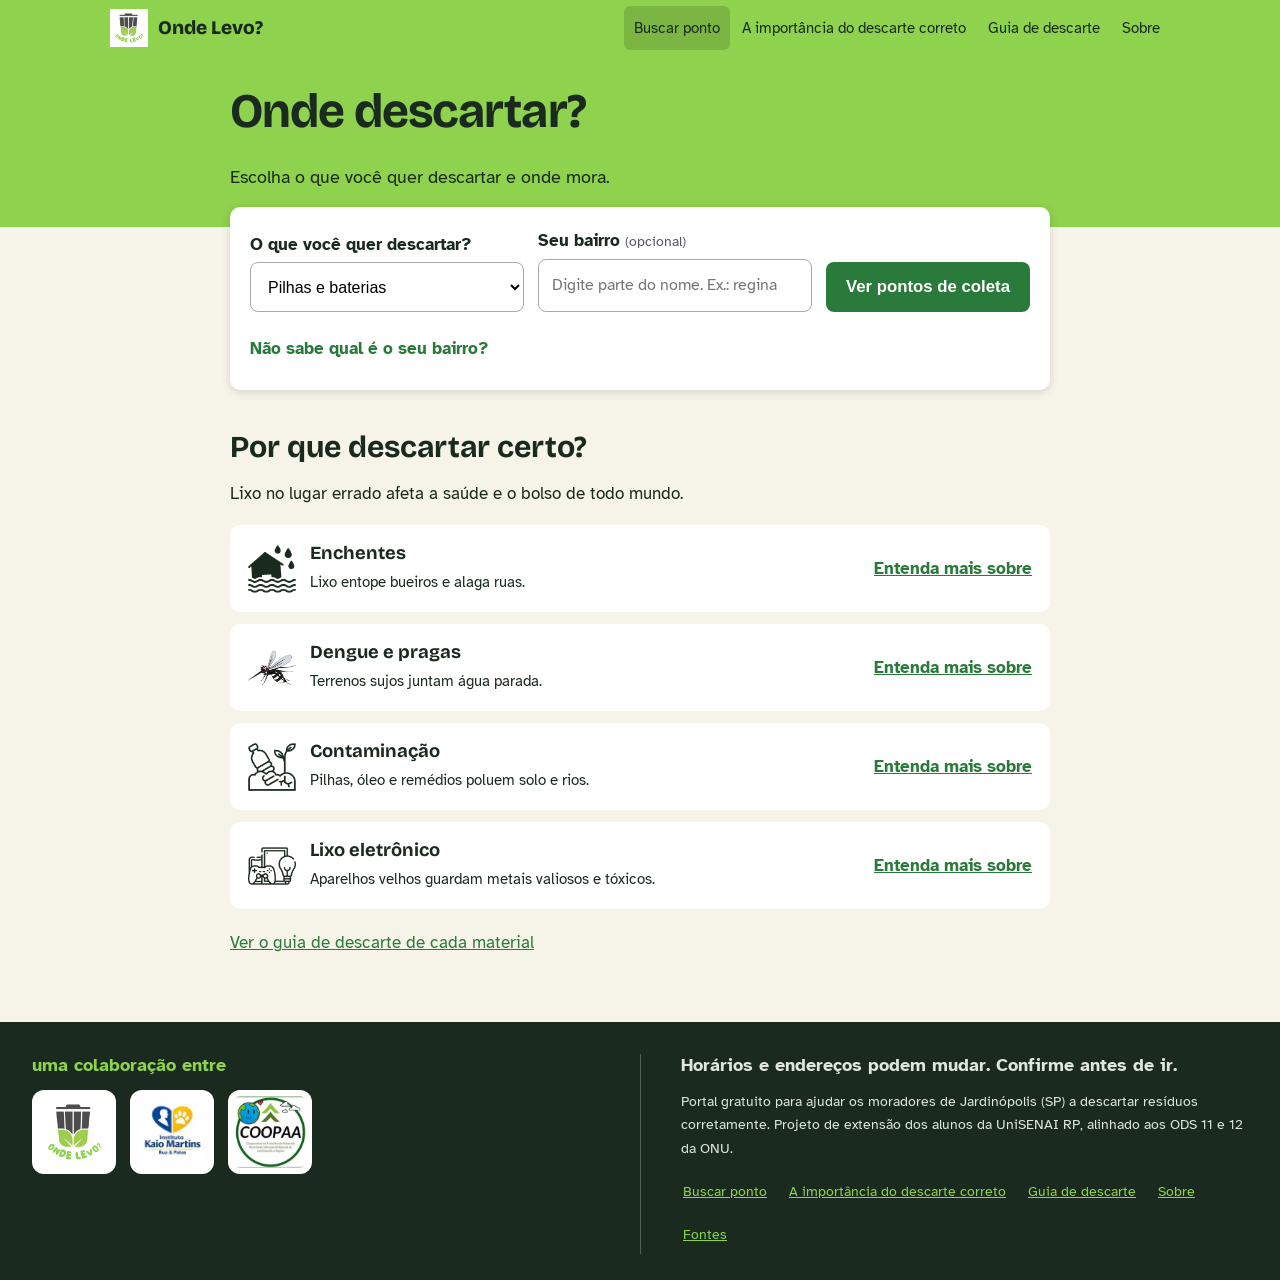
==== commit 5f1b2295: "75% uma melhoradinha na interface" ====
--- a/index.html
+++ b/index.html
@@ -7,7 +7,7 @@
   <title>Descarte correto em Jardinópolis — Onde Levo?</title>
   <meta name="description" content="Descubra onde descartar pilhas, eletrônicos, remédios, lâmpadas, óleo, móveis e recicláveis em Jardinópolis SP.">
   <!-- Ícone da aba: troque por img/favicon.png quando tiver o arquivo -->
-  <link rel="icon" href="data:image/svg+xml,%3Csvg xmlns='http://www.w3.org/2000/svg' viewBox='0 0 100 100'%3E%3Ctext y='.9em' font-size='90'%3E♻️%3C/text%3E%3C/svg%3E">
+  <link rel="icon" href="data:image/svg+xml,%3Csvg xmlns='http://www.w3.org/2000/svg' viewBox='0 0 100 100'%3E%3Crect width='100' height='100' rx='22' fill='%238ed24d'/%3E%3Ccircle cx='50' cy='50' r='22' fill='%232a7a3b'/%3E%3C/svg%3E">
   <link rel="preconnect" href="https://fonts.googleapis.com">
   <link href="https://fonts.googleapis.com/css2?family=Atkinson+Hyperlegible:wght@400;700&family=Bricolage+Grotesque:wght@700;800&display=swap" rel="stylesheet">
   <link rel="stylesheet" href="style.css">
--- a/style.css
+++ b/style.css
@@ -499,7 +499,7 @@
 
 
 .foto.sem-foto::before{
-   content:"📷 Foto: " attr(data-desc);
+   content:"Foto: " attr(data-desc);
    display:block;
    padding:40px 16px;
    text-align:center;
@@ -1074,11 +1074,15 @@
 
 
 .checklist li::before{
-   content:"✔";
+   content:"";
    position:absolute;
-   left:16px;
-   color:var(--folha);
-   font-weight:700;
+   left:18px;
+   top:.95em;
+   width:6px;
+   height:12px;
+   border:solid var(--folha);
+   border-width:0 3px 3px 0;
+   transform:rotate(45deg);
 }
 
 
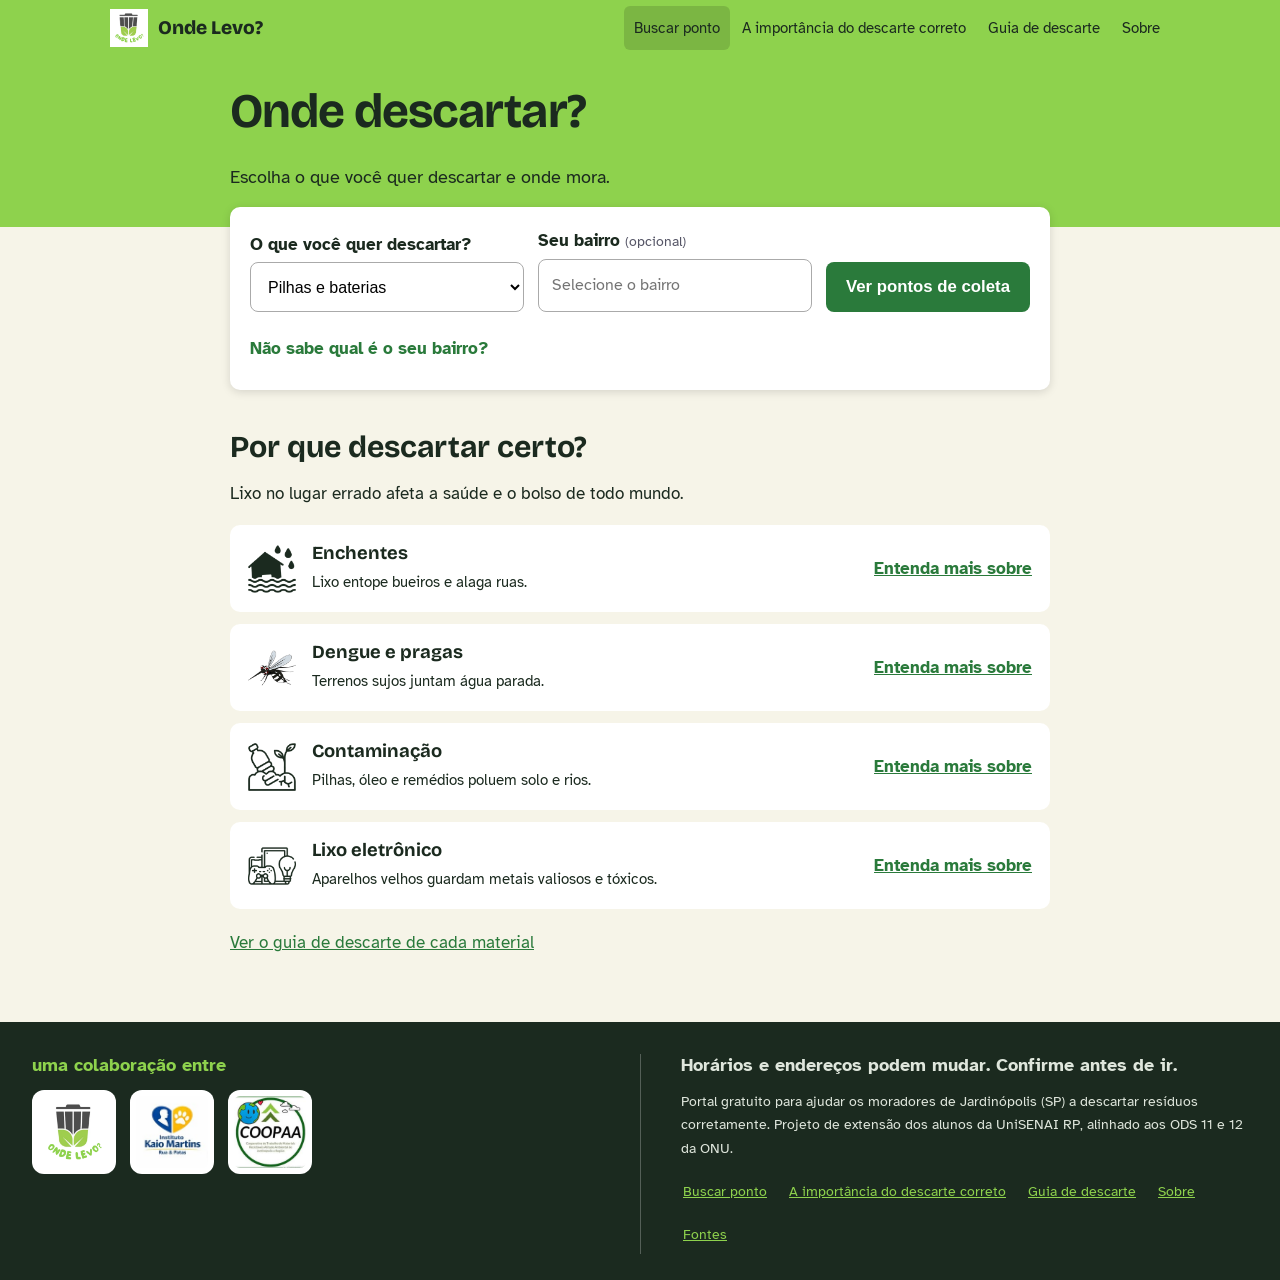
==== commit 24f74ae1: "85%" ====
--- a/index.html
+++ b/index.html
@@ -6,7 +6,6 @@
   <meta name="theme-color" content="#8ed24d">
   <title>Descarte correto em Jardinópolis — Onde Levo?</title>
   <meta name="description" content="Descubra onde descartar pilhas, eletrônicos, remédios, lâmpadas, óleo, móveis e recicláveis em Jardinópolis SP.">
-  <!-- Ícone da aba: troque por img/favicon.png quando tiver o arquivo -->
   <link rel="icon" href="data:image/svg+xml,%3Csvg xmlns='http://www.w3.org/2000/svg' viewBox='0 0 100 100'%3E%3Crect width='100' height='100' rx='22' fill='%238ed24d'/%3E%3Ccircle cx='50' cy='50' r='22' fill='%232a7a3b'/%3E%3C/svg%3E">
   <link rel="preconnect" href="https://fonts.googleapis.com">
   <link href="https://fonts.googleapis.com/css2?family=Atkinson+Hyperlegible:wght@400;700&family=Bricolage+Grotesque:wght@700;800&display=swap" rel="stylesheet">
@@ -25,7 +24,7 @@
           <div><label for="material">O que você quer descartar?</label><select id="material"></select></div>
           <div class="combo">
             <label for="bairro">Seu bairro <span class="opc">(opcional)</span></label>
-            <input id="bairro" type="text" role="combobox" aria-expanded="false" aria-controls="bairro-lista" aria-autocomplete="list" aria-describedby="bairro-msg" autocomplete="off" enterkeyhint="search" placeholder="Digite parte do nome. Ex.: regina">
+            <input id="bairro" type="text" role="combobox" aria-expanded="false" aria-controls="bairro-lista" aria-autocomplete="list" aria-describedby="bairro-msg" autocomplete="off" enterkeyhint="search" placeholder="Selecione o bairro">
             <ul id="bairro-lista" role="listbox" aria-label="Bairros de Jardinópolis" hidden></ul>
           </div>
           <button class="btn" type="submit">Ver pontos de coleta</button>
@@ -33,7 +32,7 @@
         <p id="bairro-msg" class="erro" role="alert"></p>
         <details class="ajuda">
           <summary>Não sabe qual é o seu bairro?</summary>
-          <p>Procure a sua rua no mapa oficial dos bairros. Dica: no campo acima, digite só uma parte do nome (por exemplo, "regina" encontra Jardim Maria Regina).</p>
+          <p>Procure a sua rua no mapa oficial dos bairros. Dica: no campo acima, você pode digitar o nome do seu bairro para selecionar a opção.</p>
           <div class="mapa alto"><iframe title="Mapa dos bairros de Jardinópolis" src="https://www.google.com/maps/d/embed?mid=1BiuJjVLuWMzhzfK3FzYZov7s8RPPJnCj&ehbc=2E312F" loading="lazy"></iframe></div>
         </details>
       </form>
--- a/style.css
+++ b/style.css
@@ -284,19 +284,23 @@
    background:#fff;
    border-radius:var(--raio);
    padding:18px;
-   display:flex;
+   display:grid;
+   grid-template-columns:48px 1fr;
+   column-gap:16px;
+   row-gap:12px;
    align-items:center;
-   gap:14px;
 }
 
 
 .tema .ico{
-   font-size:1.8rem;
+   width:48px;
+   height:48px;
+   object-fit:contain;
 }
 
 
 .tema div{
-   flex:1;
+   min-width:0;
 }
 
 
@@ -307,8 +311,11 @@
 
 
 .tema a{
-   white-space:nowrap;
+   grid-column:1 / -1;
    font-weight:700;
+   display:inline-flex;
+   align-items:center;
+   min-height:44px;
 }
 
 
@@ -408,10 +415,6 @@
       display:flex;
    }
 
-   .tema{
-      flex-wrap:wrap;
-   }
-
 }
 
 
@@ -716,10 +719,6 @@
 
    .marca span{
       font-size:1.05rem;
-   }
-
-   .tema a{
-      width:100%;
    }
 
 }
@@ -1145,8 +1144,18 @@
 
 
 /* Ícones dos cards "Por que descartar certo?" */
-.tema img.ico{
-   width:48px;
-   height:48px;
-   flex:none;
-}
+
+
+/* Cards "Por que descartar certo?": no computador o link fica na direita */
+@media(min-width:720px){
+
+   .tema{
+      grid-template-columns:48px 1fr auto;
+   }
+
+   .tema a{
+      grid-column:auto;
+      white-space:nowrap;
+   }
+
+}
